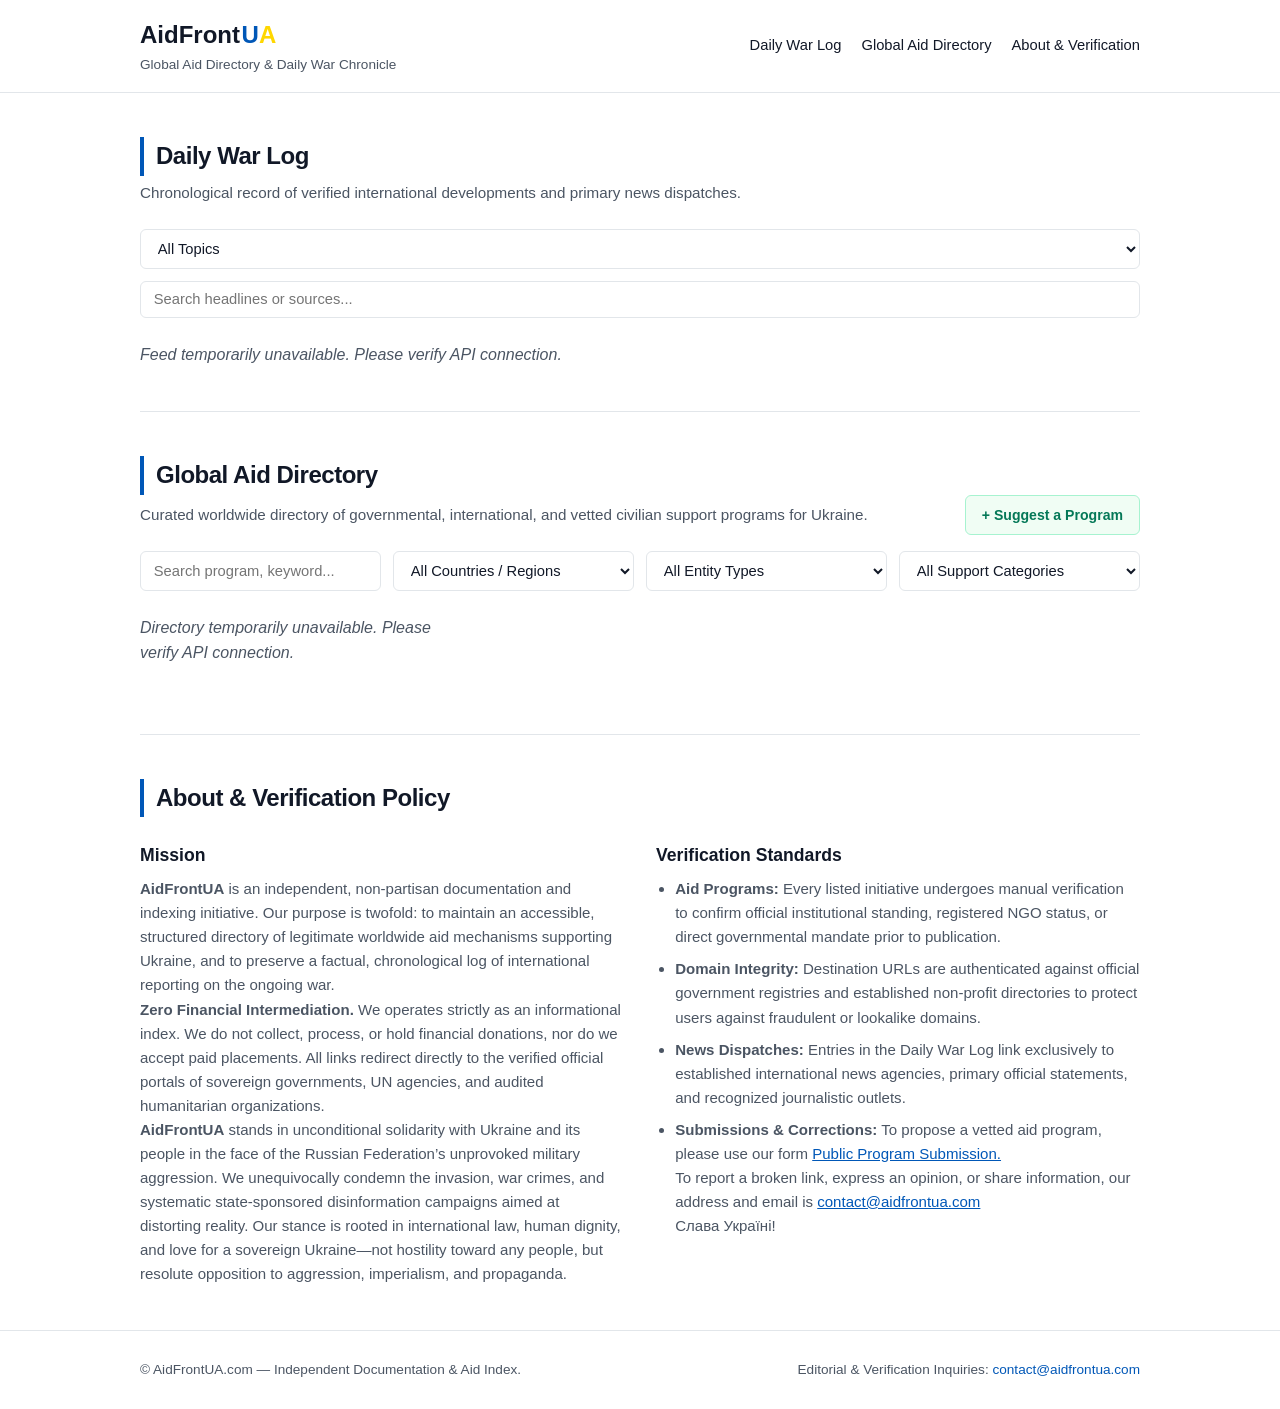
==== index.html @ 12a3f743 "Revise 'Submissions & Corrections' in index.html Updated the 'Submissions & Corrections' section for" ====
<!DOCTYPE html>
<html lang="en">
<head>

  <meta charset="UTF-8" />
<meta name="viewport" content="width=device-width, initial-scale=1.0" />

<!-- SEO Primário -->
<title>AidFrontUA — Global Aid Directory & Daily War Chronicle</title>
<meta name="description" content="Independent global directory of governmental and civilian aid programs for Ukraine, paired with a verified daily international news chronicle." />
<meta name="robots" content="index, follow" />
<link rel="canonical" href="https://www.aidfrontua.com/" />
<link rel="stylesheet" href="style.css" />

<!-- Favicon SVG Embutido (Escudo Azul e Amarelo) -->
<link rel="icon" type="image/svg+xml" href="data:image/svg+xml,%3Csvg xmlns='http://www.w3.org/2000/svg' viewBox='0 0 64 64'%3E%3Cdefs%3E%3CclipPath id='shield'%3E%3Cpath d='M32 4 L56 14 V32 C56 47 45.5 56.5 32 60 C18.5 56.5 8 47 8 32 V14 Z'/%3E%3C/clipPath%3E%3C/defs%3E%3Cg clip-path='url(%23shield)'%3E%3Crect width='64' height='32' fill='%230057B7'/%3E%3Crect y='32' width='64' height='32' fill='%23FFD700'/%3E%3C/g%3E%3Cpath d='M32 4 L56 14 V32 C56 47 45.5 56.5 32 60 C18.5 56.5 8 47 8 32 V14 Z' fill='none' stroke='%23ffffff' stroke-width='2' stroke-opacity='0.3'/%3E%3C/svg%3E" />

<!-- Open Graph / Facebook / LinkedIn / WhatsApp -->
<meta property="og:type" content="website" />
<meta property="og:site_name" content="AidFrontUA" />
<meta property="og:url" content="https://www.aidfrontua.com/" />
<meta property="og:title" content="AidFrontUA — Global Humanitarian & Reconstruction Aid for Ukraine" />
<meta property="og:description" content="Explore verified humanitarian programs, official government platforms, and trusted international NGOs supporting Ukraine." />
<!-- Descomentar quando adicionares a imagem de preview (1200x630px) ao repositório: -->
<!-- <meta property="og:image" content="https://www.aidfrontua.com/og-preview.png" /> -->

<!-- Twitter / X -->
<meta name="twitter:card" content="summary_large_image" />
<meta name="twitter:url" content="https://www.aidfrontua.com/" />
<meta name="twitter:title" content="AidFrontUA — Global Humanitarian Aid Directory for Ukraine" />
<meta name="twitter:description" content="Verified global directory of humanitarian aid, medical support, and reconstruction initiatives for Ukraine." />
<!-- <meta name="twitter:image" content="https://www.aidfrontua.com/og-preview.png" /> -->
</head>
<body>

  <header class="site-header">
    <div class="container header-inner">
      <div class="brand">
        <!-- <a href="#top" class="logo">AidFront<span>UA</span></a> -->
        <a href="#" class="brand-logo">
  AidFront<span class="ua-badge"><span class="u-letter">U</span><span class="a-letter">A</span></span>
</a>
        <p class="tagline">Global Aid Directory &amp; Daily War Chronicle</p>
      </div>
      <nav class="main-nav" aria-label="Primary Navigation">
        <a href="#war-log">Daily War Log</a>
        <a href="#aid-directory">Global Aid Directory</a>
        <a href="#about">About &amp; Verification</a>
      </nav>
    </div>
  </header>

  <main id="top" class="container">

    <!-- PILLAR 1: DAILY WAR LOG -->
    <section id="war-log" class="section">
      <div class="section-header">
        <h2>Daily War Log</h2>
        <p class="section-subtitle">Chronological record of verified international developments and primary news dispatches.</p>
      </div>

      <div class="controls">
        <select id="log-topic-filter" aria-label="Filter news by topic">
          <option value="ALL">All Topics</option>
        </select>
        <input type="search" id="log-search" placeholder="Search headlines or sources..." aria-label="Search war log" />
      </div>

      <div id="war-log-list" class="log-list">
        <p class="status-msg">Loading verified dispatches...</p>
      </div>
    </section>

    <hr class="divider" />

    <!-- PILLAR 2: GLOBAL AID DIRECTORY -->
    <section id="aid-directory" class="section">
      <div class="section-header">
        <h2>Global Aid Directory</h2>
        <!-- <p class="section-subtitle">Curated worldwide directory of governmental, international, and vetted civilian support programs for Ukraine.</p>
      </div> -->

      <div class="directory-actions" style="display: flex; justify-content: space-between; align-items: center; margin-bottom: 1rem; flex-wrap: wrap; gap: 1rem;">
  <p class="section-subtitle" style="margin: 0;">Curated worldwide directory of governmental, international, and vetted civilian support programs for Ukraine.</p>
  
  <!-- Botão que abre o formulário público do Baserow noutra aba -->
  <a href="https://chk.me/7yKWP1e" target="_blank" rel="noopener noreferrer" class="btn-suggest">
    + Suggest a Program
  </a>
</div>

      <div class="controls controls-grid">
        <input type="search" id="aid-search" placeholder="Search program, keyword..." aria-label="Search aid directory" />
        <select id="aid-country-filter" aria-label="Filter by country or region">
          <option value="ALL">All Countries / Regions</option>
        </select>
        <select id="aid-entity-filter" aria-label="Filter by entity type">
          <option value="ALL">All Entity Types</option>
        </select>
        <select id="aid-category-filter" aria-label="Filter by support category">
          <option value="ALL">All Support Categories</option>
        </select>
      </div>

      <div id="aid-directory-grid" class="aid-grid">
        <p class="status-msg">Loading vetted aid programs...</p>
      </div>
    </section>

    <hr class="divider" />

    <!-- PILLAR 3: ABOUT & VERIFICATION POLICY -->
    
    <section id="about" class="section about-section">
      <div class="section-header">
        <h2>About &amp; Verification Policy</h2>
      </div>
      <div class="about-grid">
        <div>
          <h3>Mission</h3>
          <p>
            <strong>AidFrontUA</strong> is an independent, non-partisan documentation and indexing initiative. Our purpose is twofold: to maintain an accessible, structured directory of legitimate worldwide aid mechanisms supporting Ukraine, and to preserve a factual, chronological log of international reporting on the ongoing war.
          </p>
          <p>
            <strong>Zero Financial Intermediation.</strong> We operates strictly as an informational index. We do not collect, process, 
          or hold financial donations, nor do we accept paid placements. All links redirect directly to the 
          verified official portals of sovereign governments, UN agencies, and audited humanitarian organizations.
          </p>
          <p>
  <strong>AidFrontUA</strong> stands in unconditional solidarity with Ukraine and its people in the face of the Russian Federation’s unprovoked military aggression. We unequivocally condemn the invasion, war crimes, and systematic state-sponsored disinformation campaigns aimed at distorting reality. Our stance is rooted in international law, human dignity, and love for a sovereign Ukraine—not hostility toward any people, but resolute opposition to aggression, imperialism, and propaganda.
</p>
        </div>
        <div>
          <h3>Verification Standards</h3>
          <ul>
            <li><strong>Aid Programs:</strong> Every listed initiative undergoes manual verification to confirm 
            official institutional standing, registered NGO status, or direct governmental mandate prior to publication.</li>
            <li><strong>Domain Integrity:</strong> Destination URLs are authenticated against official government 
            registries and established non-profit directories to protect users against fraudulent or lookalike domains.</li>           
            <li><strong>News Dispatches:</strong> Entries in the Daily War Log link exclusively to established 
            international news agencies, primary official statements, and recognized journalistic outlets.</li>
            <li><strong>Submissions &amp; Corrections:</strong> To propose a vetted aid program, please use our form <a href="https://chk.me/7yKWP1e" target="_blank" rel="noopener noreferrer"> Public Program Submission. </a><br>To report a broken link, express an opinion, or share information, our address and email is <a href="mailto:contact@aidfrontua.com">contact@aidfrontua.com</a><br>Слава Україні!</li>
          </ul>
        </div>
      </div>
    </section>

  </main>

  <footer class="site-footer">
    <div class="container footer-inner">
      <p>&copy; <span id="year"></span> AidFrontUA.com — Independent Documentation &amp; Aid Index.</p>
      <p>Editorial &amp; Verification Inquiries: <a href="mailto:contact@aidfrontua.com">contact@aidfrontua.com</a></p>
    </div>
  </footer>

  <script src="app.js"></script>
</body>
</html>
---- style.css ----
:root {
  --bg: #ffffff;
  --surface: #f8f9fa;
  --border: #e2e6ea;
  --text: #111827;
  --muted: #4b5563;
  --accent: #0057b7;      /* Ukrainian Blue */
  --accent-gold: #ffd700; /* Subtle Ukrainian Gold */
  --radius: 6px;
  --max-width: 1040px;
}

* {
  box-sizing: border-box;
  margin: 0;
  padding: 0;
}

body {
  font-family: -apple-system, BlinkMacSystemFont, "Segoe UI", Roboto, Inter, Helvetica, Arial, sans-serif;
  background-color: var(--bg);
  color: var(--text);
  line-height: 1.6;
  -webkit-font-smoothing: antialiased;
}

.container {
  max-width: var(--max-width);
  margin: 0 auto;
  padding: 0 1.25rem;
}

/* Header */
.site-header {
  border-bottom: 1px solid var(--border);
  background: var(--bg);
  position: sticky;
  top: 0;
  z-index: 10;
}

.header-inner {
  display: flex;
  justify-content: space-between;
  align-items: center;
  padding: 1rem 1.25rem;
  gap: 1rem;
  flex-wrap: wrap;
}

.logo {
  font-size: 1.4rem;
  font-weight: 800;
  letter-spacing: -0.03em;
  text-decoration: none;
  color: var(--text);
}

.logo span {
  color: var(--accent);
}

.tagline {
  font-size: 0.85rem;
  color: var(--muted);
}

.main-nav {
  display: flex;
  gap: 1.25rem;
}

.main-nav a {
  text-decoration: none;
  color: var(--text);
  font-size: 0.92rem;
  font-weight: 500;
}

.main-nav a:hover {
  color: var(--accent);
}

/* Sections */
.section {
  padding: 2.75rem 0;
}

.section-header {
  margin-bottom: 1.5rem;
}

.section-header h2 {
  font-size: 1.5rem;
  font-weight: 700;
  letter-spacing: -0.02em;
  border-left: 4px solid var(--accent);
  padding-left: 0.75rem;
}

.section-subtitle {
  color: var(--muted);
  font-size: 0.95rem;
  margin-top: 0.35rem;
}

.divider {
  border: 0;
  border-top: 1px solid var(--border);
}

/* Controls & Filters */
.controls {
  display: flex;
  gap: 0.75rem;
  margin-bottom: 1.5rem;
  flex-wrap: wrap;
}

.controls-grid {
  display: grid;
  grid-template-columns: repeat(auto-fit, minmax(210px, 1fr));
}

input[type="search"],
select {
  width: 100%;
  padding: 0.6rem 0.8rem;
  font-size: 0.92rem;
  border: 1px solid var(--border);
  border-radius: var(--radius);
  background: var(--bg);
  color: var(--text);
}

input[type="search"]:focus,
select:focus {
  outline: 2px solid var(--accent);
  border-color: transparent;
}

/* War Log Timeline */
.log-list {
  display: flex;
  flex-direction: column;
  gap: 1rem;
}

.log-item {
  border: 1px solid var(--border);
  border-radius: var(--radius);
  padding: 1.15rem 1.25rem;
  background: var(--bg);
}

.log-meta {
  display: flex;
  gap: 0.75rem;
  align-items: center;
  font-size: 0.82rem;
  color: var(--muted);
  margin-bottom: 0.4rem;
  flex-wrap: wrap;
}

.badge {
  background: var(--surface);
  border: 1px solid var(--border);
  padding: 0.15rem 0.55rem;
  border-radius: 999px;
  font-size: 0.78rem;
  font-weight: 600;
  color: var(--text);
}

.log-item h3 {
  font-size: 1.08rem;
  margin-bottom: 0.4rem;
}

.log-item h3 a {
  color: var(--text);
  text-decoration: none;
}

.log-item h3 a:hover {
  color: var(--accent);
  text-decoration: underline;
}

.log-summary {
  font-size: 0.93rem;
  color: var(--muted);
  margin-bottom: 0.55rem;
}

.source-link {
  font-size: 0.85rem;
  font-weight: 600;
  color: var(--accent);
  text-decoration: none;
}

.source-link:hover {
  text-decoration: underline;
}

/* Aid Directory Grid */
.aid-grid {
  display: grid;
  grid-template-columns: repeat(auto-fill, minmax(300px, 1fr));
  gap: 1.15rem;
}

.aid-card {
  border: 1px solid var(--border);
  border-radius: var(--radius);
  padding: 1.25rem;
  display: flex;
  flex-direction: column;
  justify-content: space-between;
  background: var(--surface);
}

.aid-tags {
  display: flex;
  gap: 0.4rem;
  flex-wrap: wrap;
  margin-bottom: 0.65rem;
}

.aid-card h3 {
  font-size: 1.08rem;
  margin-bottom: 0.45rem;
}

.aid-card p {
  font-size: 0.9rem;
  color: var(--muted);
  margin-bottom: 1rem;
}

.aid-btn {
  display: inline-block;
  text-align: center;
  padding: 0.5rem 0.9rem;
  background: var(--accent);
  color: #ffffff;
  text-decoration: none;
  font-size: 0.88rem;
  font-weight: 600;
  border-radius: var(--radius);
}

.aid-btn:hover {
  opacity: 0.92;
}

/* About Section */
.about-grid {
  display: grid;
  grid-template-columns: repeat(auto-fit, minmax(280px, 1fr));
  gap: 2rem;
}

.about-grid h3 {
  font-size: 1.1rem;
  margin-bottom: 0.5rem;
}

.about-grid p,
.about-grid li {
  font-size: 0.94rem;
  color: var(--muted);
}

.about-grid ul {
  padding-left: 1.2rem;
  display: flex;
  flex-direction: column;
  gap: 0.5rem;
}

.about-grid a {
  color: var(--accent);
}

/* Footer */
.site-footer {
  border-top: 1px solid var(--border);
  padding: 1.75rem 0;
  font-size: 0.85rem;
  color: var(--muted);
}

.footer-inner {
  display: flex;
  justify-content: space-between;
  flex-wrap: wrap;
  gap: 0.75rem;
}

.site-footer a {
  color: var(--accent);
  text-decoration: none;
}

.status-msg {
  color: var(--muted);
  font-style: italic;
}

.card-footer-trust {
  display: flex;
  flex-direction: column; /* Empilha o selo em cima e o botão em baixo */
  gap: 0.75rem;
  margin-top: auto;
  padding-top: 1rem;
  border-top: 1px solid #e5e7eb;
}

.verified-domain-wrapper {
  display: flex;
  align-items: center;
}

.verified-domain-badge {
  display: inline-flex;
  align-items: center;
  gap: 0.4rem;
  font-size: 0.78rem;
  font-weight: 500;
  color: #065f46;
  background-color: #ecfdf5;
  border: 1px solid #a7f3d0;
  padding: 0.2rem 0.6rem;
  border-radius: 4px;
  width: 100%; /* Ocupa a largura do cartão de forma harmoniosa */
  box-sizing: border-box;
}

.verified-domain-badge svg {
  flex-shrink: 0;
  color: #059669;
}

.aid-btn {
  display: block;
  width: 100%; /* Faz o botão esticar a 100% como tinhas originalmente */
  text-align: center;
  /* (mantém as restantes propriedades de cores/padding que já tinhas para o botão) */
}

.btn-visit {
  display: inline-flex;
  align-items: center;
  font-size: 0.85rem;
  font-weight: 600;
  color: #0057B7;
  text-decoration: none;
  white-space: nowrap;
}

.btn-visit:hover {
  text-decoration: underline;
}

.load-more-btn {
  background-color: #f3f4f6;
  color: #1f2937;
  border: 1px solid #d1d5db;
  padding: 0.65rem 1.5rem;
  font-size: 0.9rem;
  font-weight: 600;
  border-radius: 6px;
  cursor: pointer;
  transition: background-color 0.2s ease, border-color 0.2s ease;
}

.load-more-btn:hover {
  background-color: #e5e7eb;
  border-color: #9ca3af;
}

.brand-logo {
  font-size: 1.5rem;
  font-weight: 700;
  color: #111827; /* Cor escura para "AidFront" */
  text-decoration: none;
  display: flex;
  align-items: baseline;
  gap: 0.1rem;
}

.ua-badge {
  display: inline-flex;
}

.u-letter {
  color: #0057B7; /* Azul oficial da bandeira da Ucrânia */
}

.a-letter {
  color: #FFD700; /* Amarelo oficial da bandeira da Ucrânia (podes usar também #FFCC00 para um tom ligeiramente mais quente) */
  /* Dica opcional: se o amarelo ficar muito claro sobre fundo branco, podes adicionar uma subtil sombra ou usar um amarelo ocre equilibrado como #E6C200 se preferires legibilidade máxima */
}

.btn-suggest {
  display: inline-flex;
  align-items: center;
  background-color: #f0fdf4;
  color: #047857;
  border: 1px solid #a7f3d0;
  padding: 0.5rem 1rem;
  font-size: 0.88rem;
  font-weight: 600;
  border-radius: 6px;
  text-decoration: none;
  transition: background-color 0.2s ease, border-color 0.2s ease;
  white-space: nowrap;
}

.btn-suggest:hover {
  background-color: #d1fae5;
  border-color: #34d399;
}
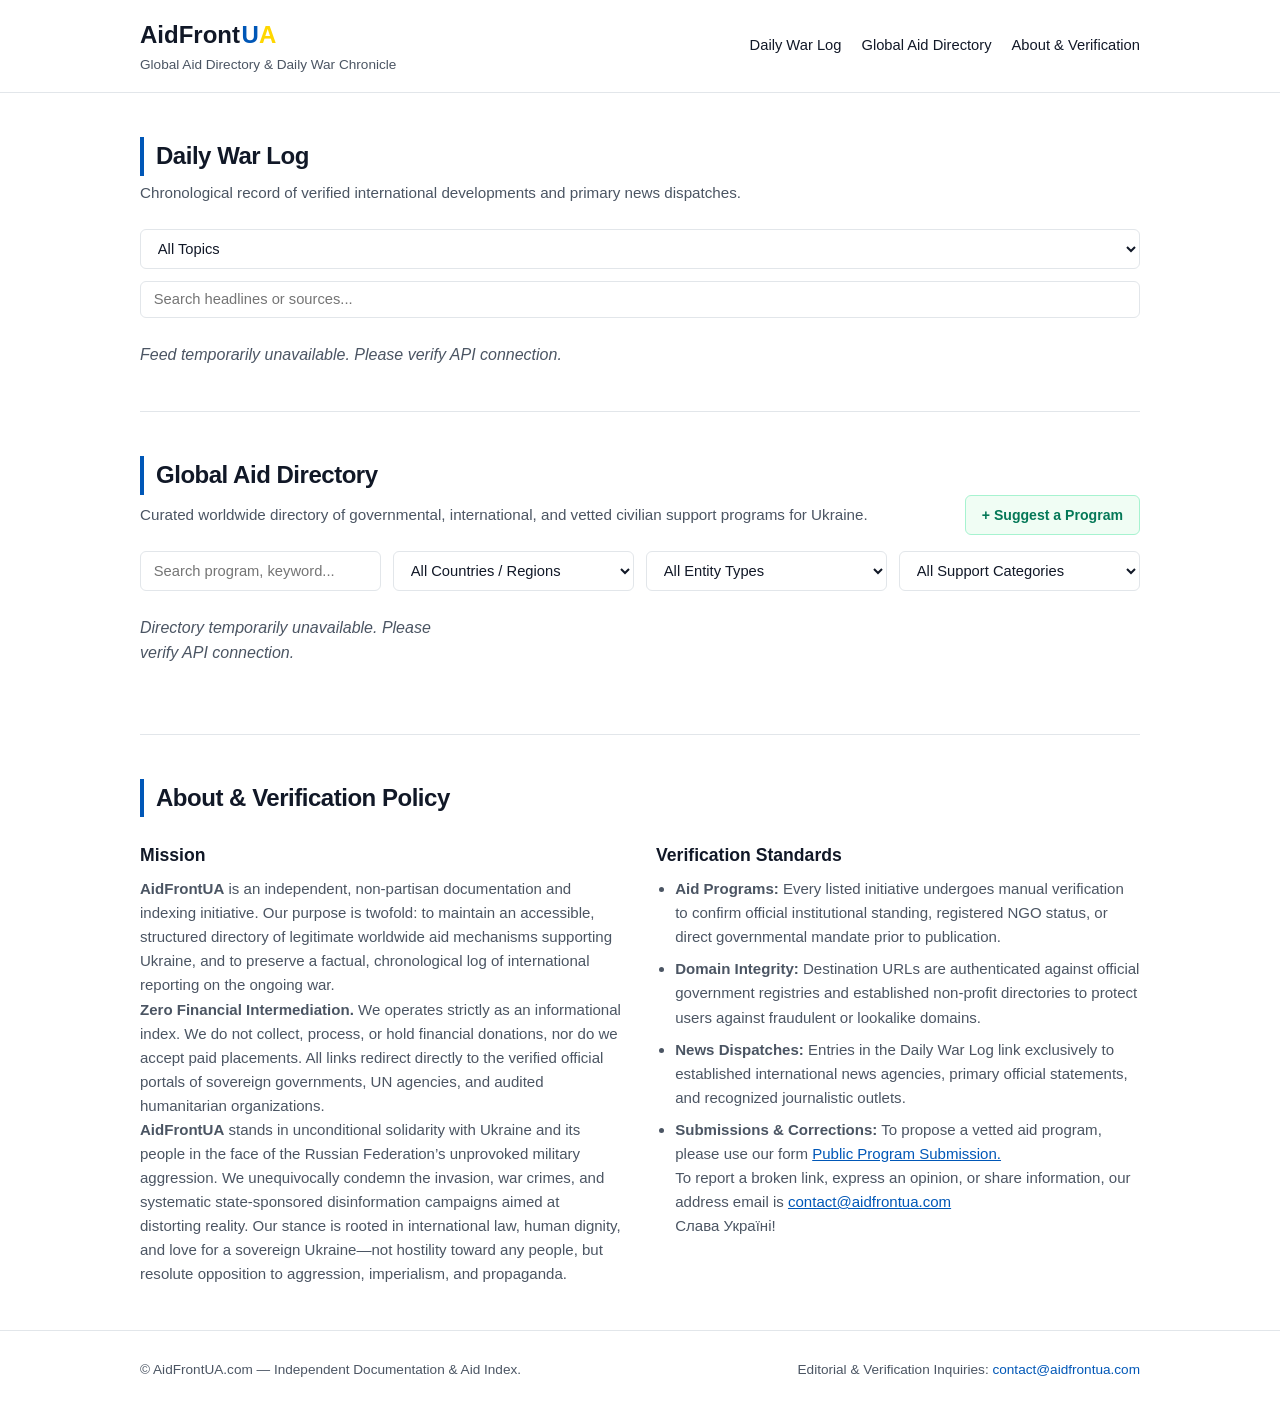
==== commit b7e2bac7: "Correct email formatting in submissions section Fixed the email address formatting in the submission" ====
--- a/index.html
+++ b/index.html
@@ -139,7 +139,7 @@
             registries and established non-profit directories to protect users against fraudulent or lookalike domains.</li>           
             <li><strong>News Dispatches:</strong> Entries in the Daily War Log link exclusively to established 
             international news agencies, primary official statements, and recognized journalistic outlets.</li>
-            <li><strong>Submissions &amp; Corrections:</strong> To propose a vetted aid program, please use our form <a href="https://chk.me/7yKWP1e" target="_blank" rel="noopener noreferrer"> Public Program Submission. </a><br>To report a broken link, express an opinion, or share information, our address and email is <a href="mailto:contact@aidfrontua.com">contact@aidfrontua.com</a><br>Слава Україні!</li>
+            <li><strong>Submissions &amp; Corrections:</strong> To propose a vetted aid program, please use our form <a href="https://chk.me/7yKWP1e" target="_blank" rel="noopener noreferrer"> Public Program Submission. </a><br>To report a broken link, express an opinion, or share information, our address email is <a href="mailto:contact@aidfrontua.com">contact@aidfrontua.com</a><br>Слава Україні!</li>
           </ul>
         </div>
       </div>
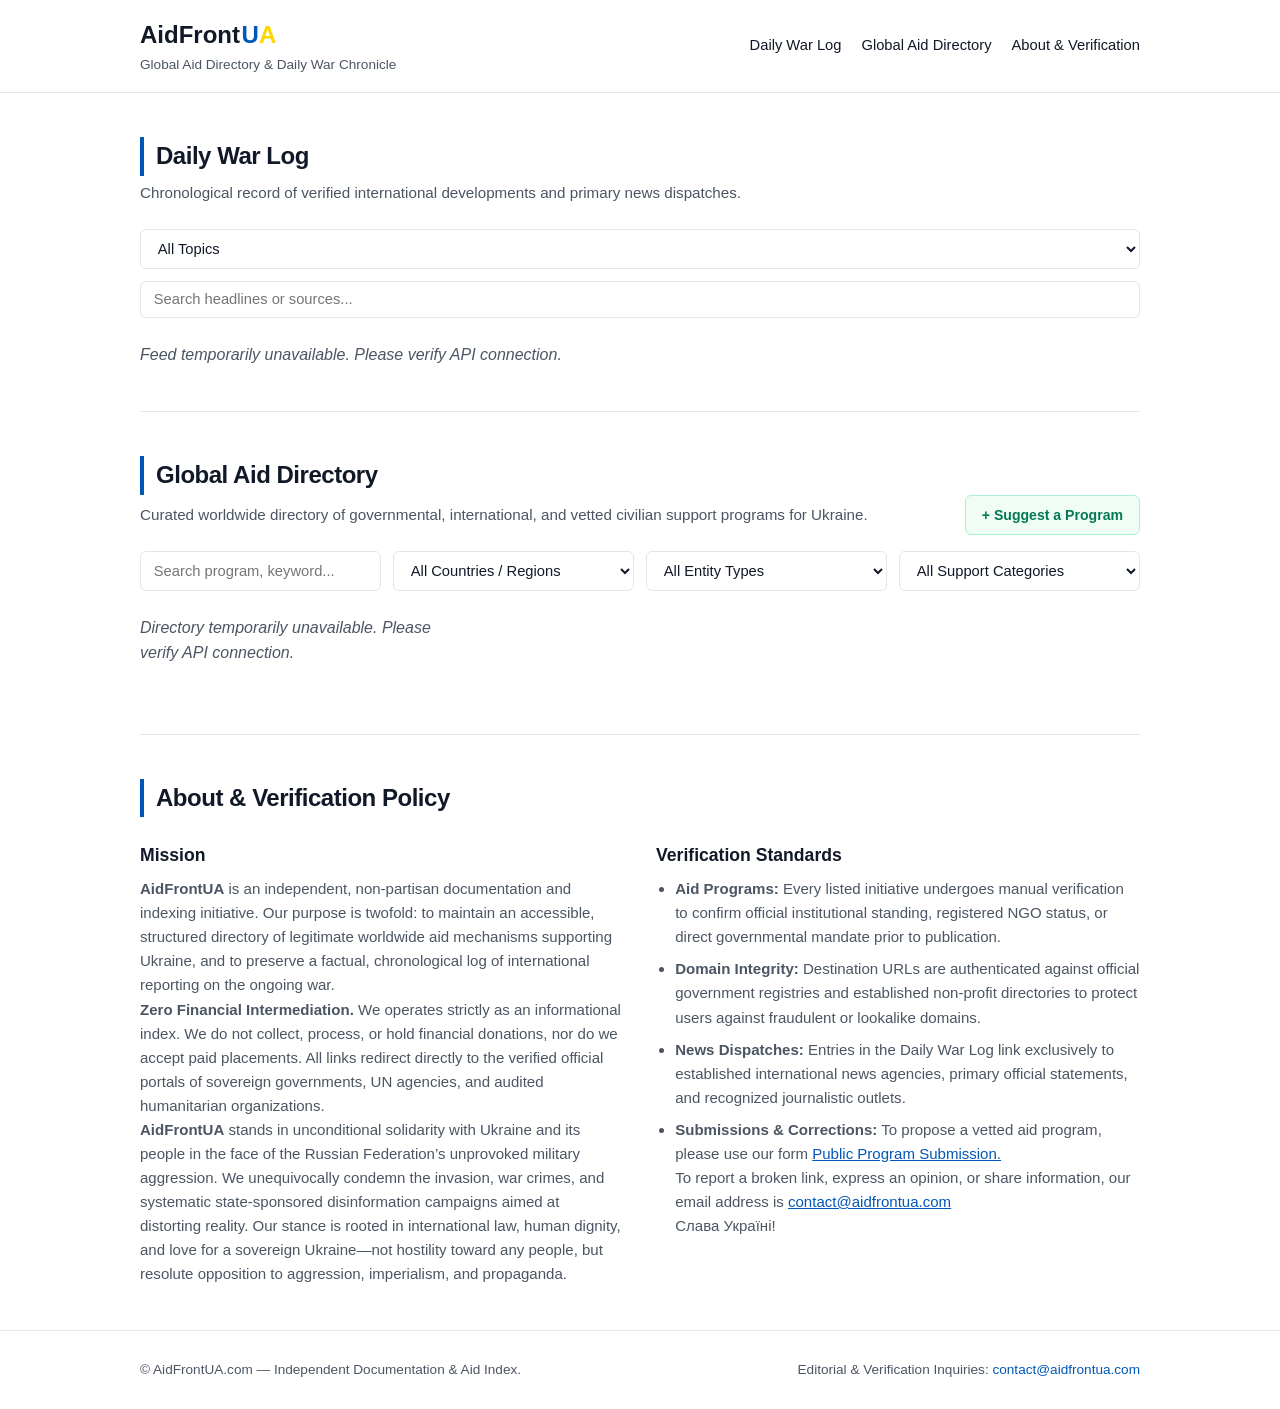
==== commit addb7d93: "Revise email address wording in submissions section Updated the email address description for submis" ====
--- a/index.html
+++ b/index.html
@@ -139,7 +139,7 @@
             registries and established non-profit directories to protect users against fraudulent or lookalike domains.</li>           
             <li><strong>News Dispatches:</strong> Entries in the Daily War Log link exclusively to established 
             international news agencies, primary official statements, and recognized journalistic outlets.</li>
-            <li><strong>Submissions &amp; Corrections:</strong> To propose a vetted aid program, please use our form <a href="https://chk.me/7yKWP1e" target="_blank" rel="noopener noreferrer"> Public Program Submission. </a><br>To report a broken link, express an opinion, or share information, our address email is <a href="mailto:contact@aidfrontua.com">contact@aidfrontua.com</a><br>Слава Україні!</li>
+            <li><strong>Submissions &amp; Corrections:</strong> To propose a vetted aid program, please use our form <a href="https://chk.me/7yKWP1e" target="_blank" rel="noopener noreferrer"> Public Program Submission. </a><br>To report a broken link, express an opinion, or share information, our email address is <a href="mailto:contact@aidfrontua.com">contact@aidfrontua.com</a><br>Слава Україні!</li>
           </ul>
         </div>
       </div>
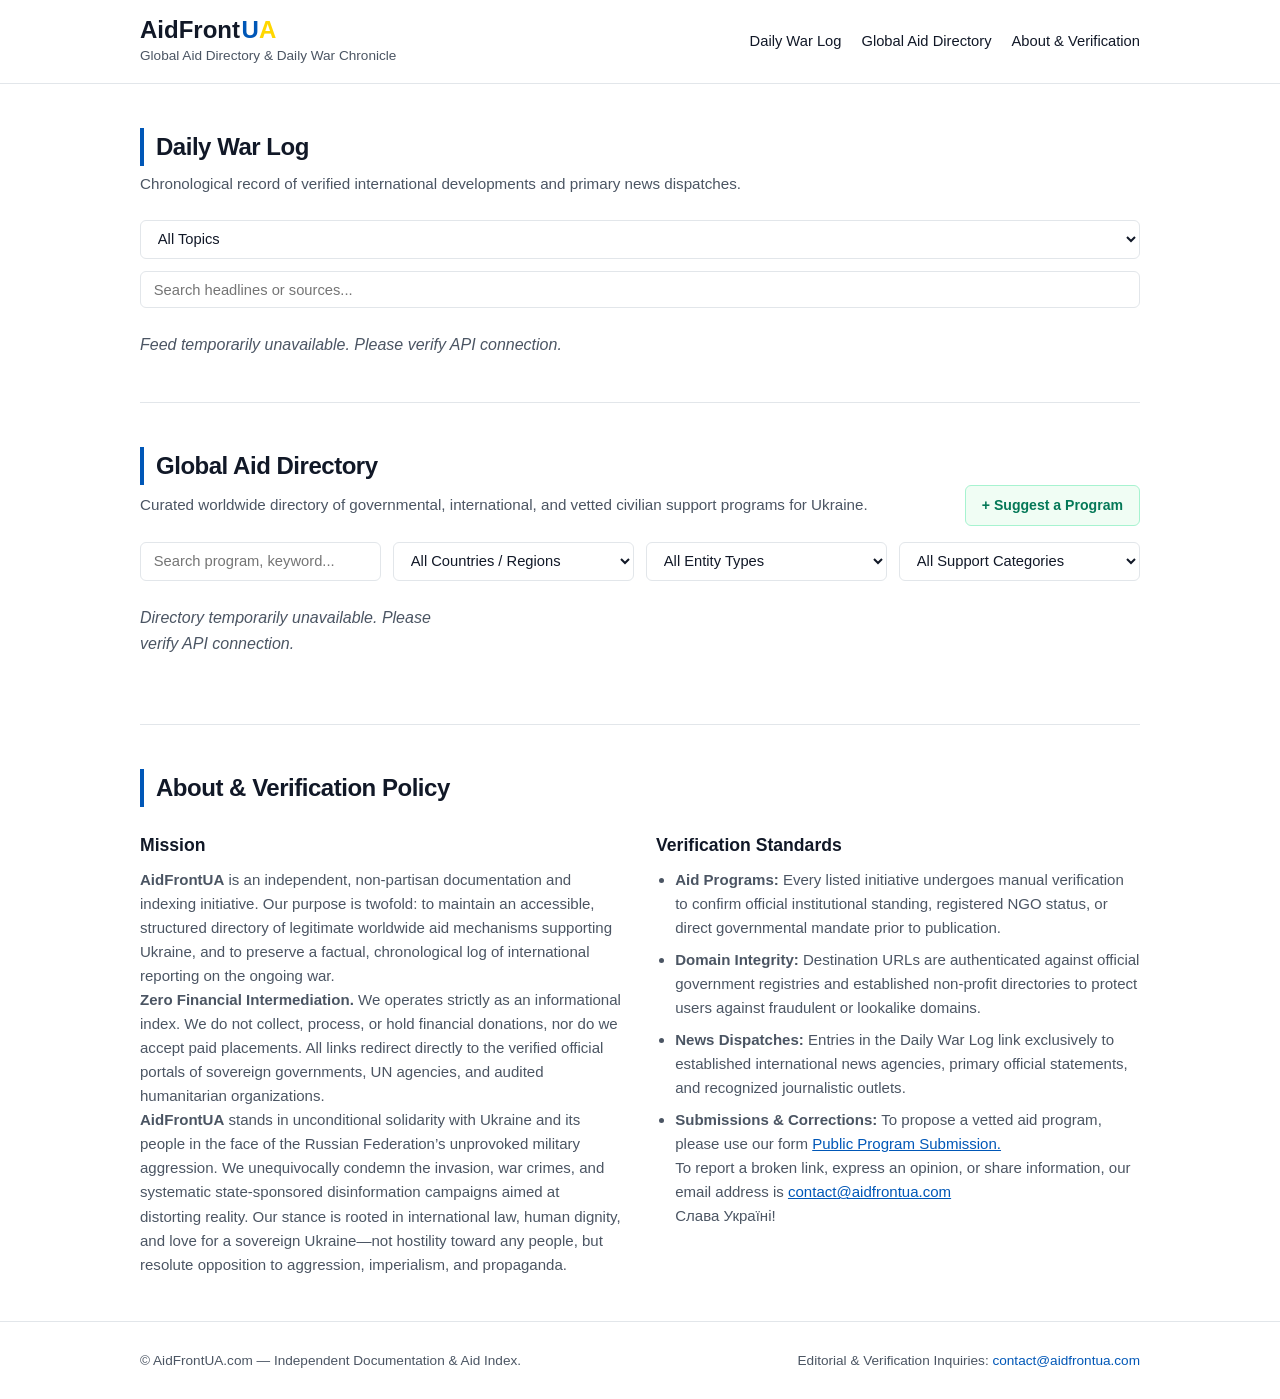
==== commit 57196aec: "Update canonical and Open Graph meta tags" ====
--- a/index.html
+++ b/index.html
@@ -9,26 +9,30 @@
 <title>AidFrontUA — Global Aid Directory & Daily War Chronicle</title>
 <meta name="description" content="Independent global directory of governmental and civilian aid programs for Ukraine, paired with a verified daily international news chronicle." />
 <meta name="robots" content="index, follow" />
-<link rel="canonical" href="https://www.aidfrontua.com/" />
+<link rel="canonical" href="https://aidfrontua.com/" />
 <link rel="stylesheet" href="style.css" />
 
 <!-- Favicon SVG Embutido (Escudo Azul e Amarelo) -->
 <link rel="icon" type="image/svg+xml" href="data:image/svg+xml,%3Csvg xmlns='http://www.w3.org/2000/svg' viewBox='0 0 64 64'%3E%3Cdefs%3E%3CclipPath id='shield'%3E%3Cpath d='M32 4 L56 14 V32 C56 47 45.5 56.5 32 60 C18.5 56.5 8 47 8 32 V14 Z'/%3E%3C/clipPath%3E%3C/defs%3E%3Cg clip-path='url(%23shield)'%3E%3Crect width='64' height='32' fill='%230057B7'/%3E%3Crect y='32' width='64' height='32' fill='%23FFD700'/%3E%3C/g%3E%3Cpath d='M32 4 L56 14 V32 C56 47 45.5 56.5 32 60 C18.5 56.5 8 47 8 32 V14 Z' fill='none' stroke='%23ffffff' stroke-width='2' stroke-opacity='0.3'/%3E%3C/svg%3E" />
 
 <!-- Open Graph / Facebook / LinkedIn / WhatsApp -->
+<link rel="canonical" href="https://aidfrontua.com/" />
 <meta property="og:type" content="website" />
-<meta property="og:site_name" content="AidFrontUA" />
-<meta property="og:url" content="https://www.aidfrontua.com/" />
-<meta property="og:title" content="AidFrontUA — Global Humanitarian & Reconstruction Aid for Ukraine" />
-<meta property="og:description" content="Explore verified humanitarian programs, official government platforms, and trusted international NGOs supporting Ukraine." />
+<meta property="og:url" content="https://aidfrontua.com/" />
+<meta property="og:title" content="AidFrontUA – Global Aid Directory &amp; Daily War Chronicle" />
+<meta property="og:description" content="Independent global directory of governmental and civilian aid programs for Ukraine and verified daily war chronicle." />
+<meta property="og:image" content="https://aidfrontua.com/og-image.jpg" /> <!-- Confirma este nome -->
+<meta property="og:image:width" content="1200" />
+<meta property="og:image:height" content="630" />
 <!-- Descomentar quando adicionares a imagem de preview (1200x630px) ao repositório: -->
 <!-- <meta property="og:image" content="https://www.aidfrontua.com/og-preview.png" /> -->
 
 <!-- Twitter / X -->
 <meta name="twitter:card" content="summary_large_image" />
-<meta name="twitter:url" content="https://www.aidfrontua.com/" />
-<meta name="twitter:title" content="AidFrontUA — Global Humanitarian Aid Directory for Ukraine" />
-<meta name="twitter:description" content="Verified global directory of humanitarian aid, medical support, and reconstruction initiatives for Ukraine." />
+<meta name="twitter:url" content="https://aidfrontua.com/" />
+<meta name="twitter:title" content="AidFrontUA – Global Aid Directory &amp; Daily War Chronicle" />
+<meta name="twitter:description" content="Independent global directory of governmental and civilian aid programs for Ukraine and verified daily war chronicle." />
+<meta name="twitter:image" content="https://aidfrontua.com/og-image.jpg" />
 <!-- <meta name="twitter:image" content="https://www.aidfrontua.com/og-preview.png" /> -->
 </head>
 <body>
@@ -36,10 +40,12 @@
   <header class="site-header">
     <div class="container header-inner">
       <div class="brand">
+        <h1 class="brand-heading">
         <!-- <a href="#top" class="logo">AidFront<span>UA</span></a> -->
         <a href="#" class="brand-logo">
   AidFront<span class="ua-badge"><span class="u-letter">U</span><span class="a-letter">A</span></span>
 </a>
+        </h1>  
         <p class="tagline">Global Aid Directory &amp; Daily War Chronicle</p>
       </div>
       <nav class="main-nav" aria-label="Primary Navigation">
--- a/style.css
+++ b/style.css
@@ -424,3 +424,9 @@
   background-color: #d1fae5;
   border-color: #34d399;
 }
+
+.brand-heading {
+  margin: 0;
+  padding: 0;
+  line-height: 1.2;
+}
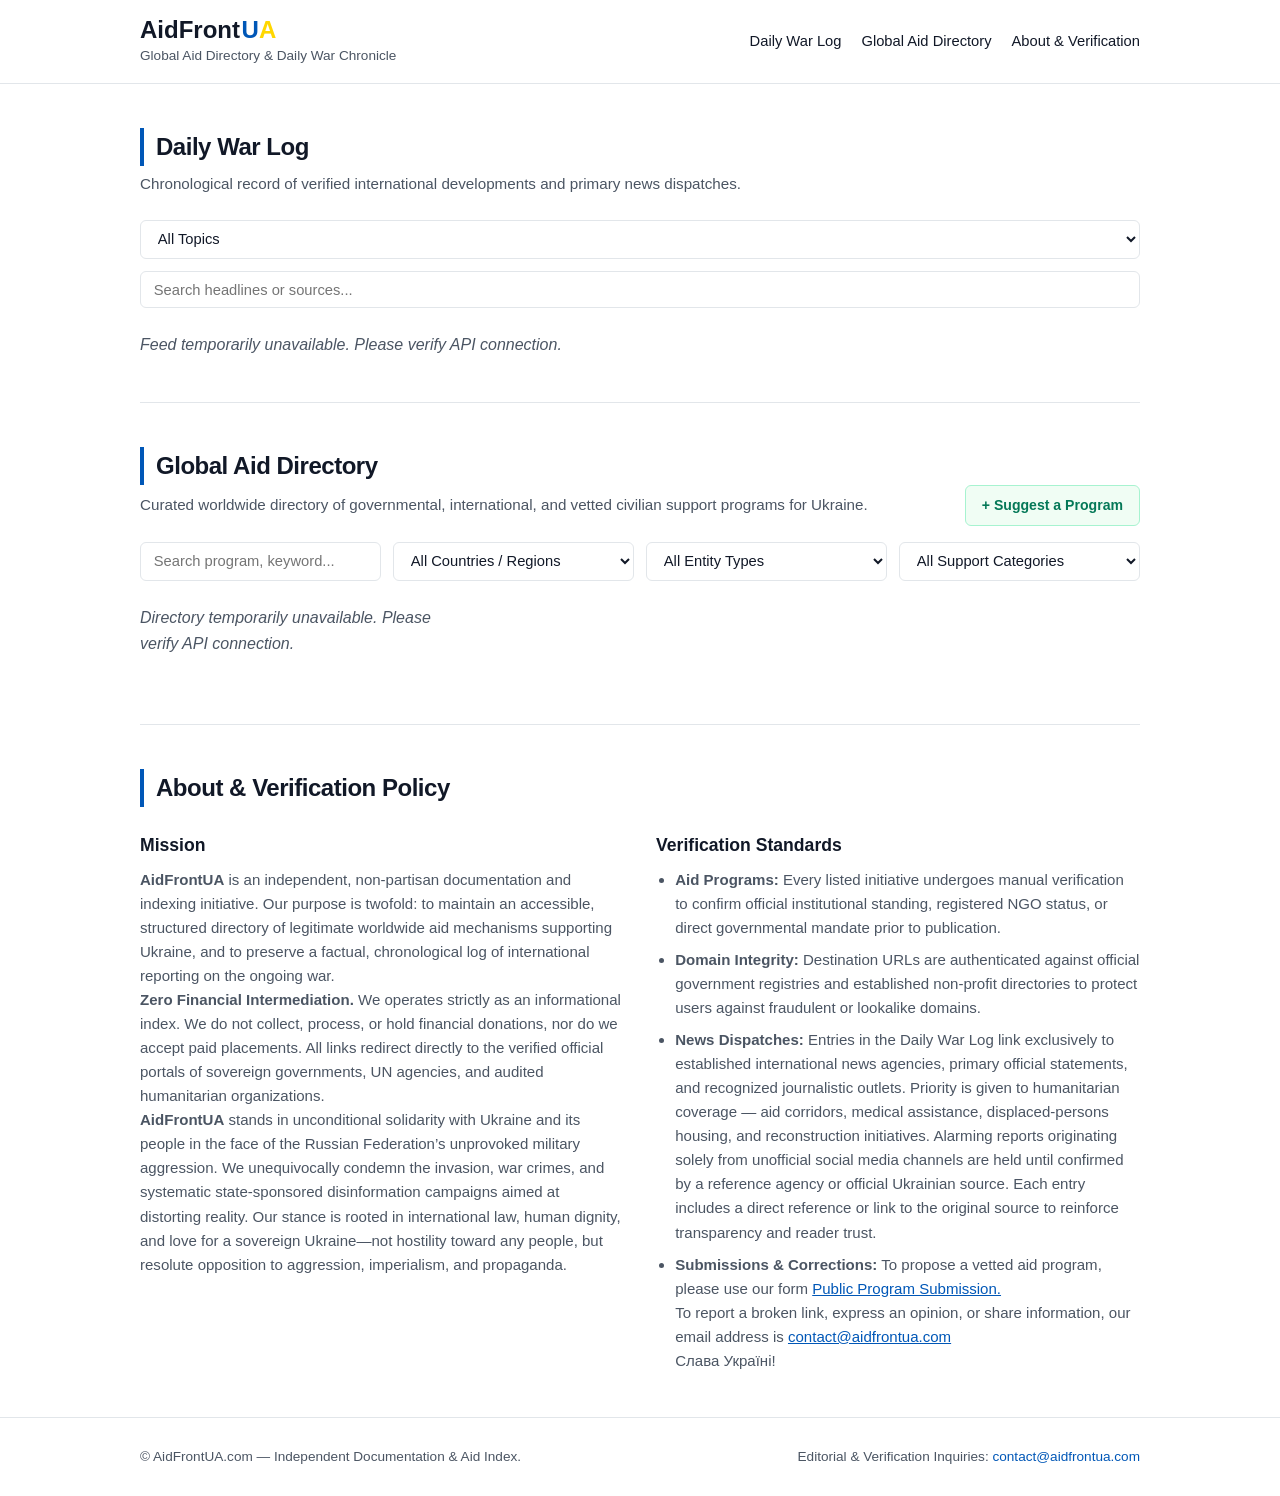
==== commit ced3bd4c: "Enhance news dispatches description for clarity Expanded the description of news dispatches in the D" ====
--- a/index.html
+++ b/index.html
@@ -143,8 +143,7 @@
             official institutional standing, registered NGO status, or direct governmental mandate prior to publication.</li>
             <li><strong>Domain Integrity:</strong> Destination URLs are authenticated against official government 
             registries and established non-profit directories to protect users against fraudulent or lookalike domains.</li>           
-            <li><strong>News Dispatches:</strong> Entries in the Daily War Log link exclusively to established 
-            international news agencies, primary official statements, and recognized journalistic outlets.</li>
+            <li><strong>News Dispatches:</strong> Entries in the Daily War Log link exclusively to established international news agencies, primary official statements, and recognized journalistic outlets. Priority is given to humanitarian coverage — aid corridors, medical assistance, displaced-persons housing, and reconstruction initiatives. Alarming reports originating solely from unofficial social media channels are held until confirmed by a reference agency or official Ukrainian source. Each entry includes a direct reference or link to the original source to reinforce transparency and reader trust.</li>
             <li><strong>Submissions &amp; Corrections:</strong> To propose a vetted aid program, please use our form <a href="https://chk.me/7yKWP1e" target="_blank" rel="noopener noreferrer"> Public Program Submission. </a><br>To report a broken link, express an opinion, or share information, our email address is <a href="mailto:contact@aidfrontua.com">contact@aidfrontua.com</a><br>Слава Україні!</li>
           </ul>
         </div>
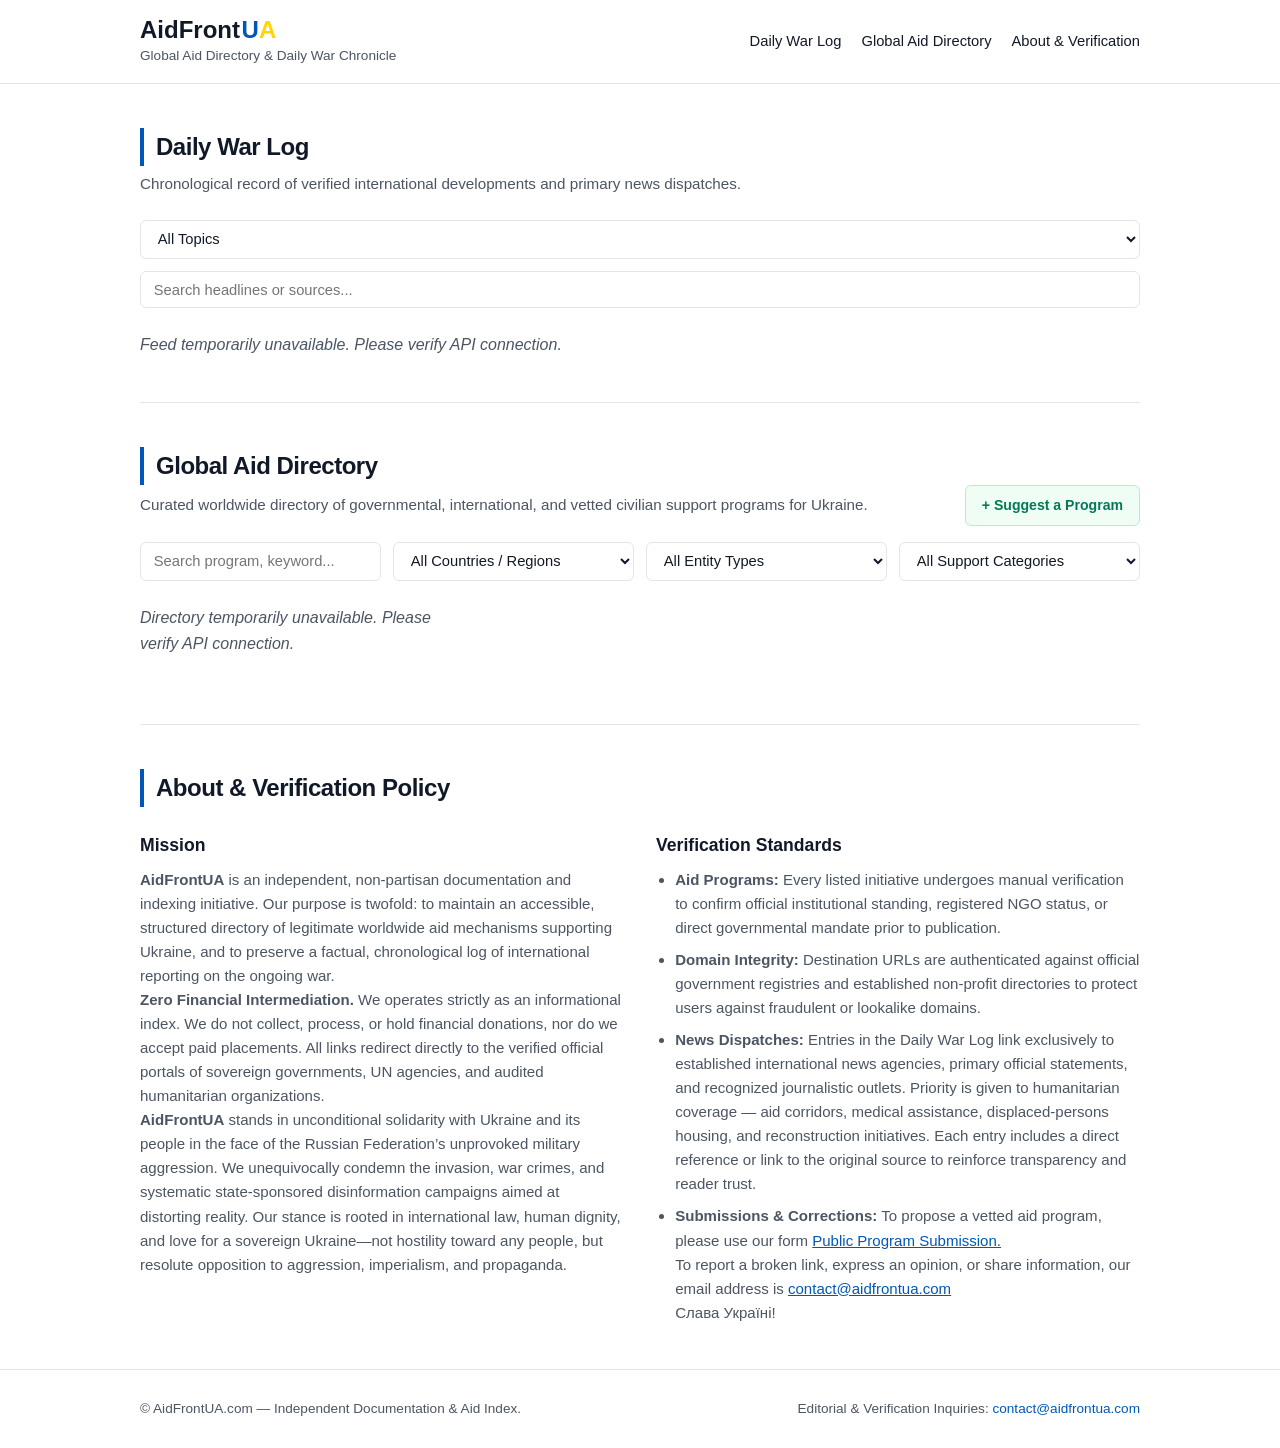
==== commit 8635fc3a: "Update News Dispatches content for clarity Removed mention of alarming reports from unofficial sourc" ====
--- a/index.html
+++ b/index.html
@@ -143,7 +143,7 @@
             official institutional standing, registered NGO status, or direct governmental mandate prior to publication.</li>
             <li><strong>Domain Integrity:</strong> Destination URLs are authenticated against official government 
             registries and established non-profit directories to protect users against fraudulent or lookalike domains.</li>           
-            <li><strong>News Dispatches:</strong> Entries in the Daily War Log link exclusively to established international news agencies, primary official statements, and recognized journalistic outlets. Priority is given to humanitarian coverage — aid corridors, medical assistance, displaced-persons housing, and reconstruction initiatives. Alarming reports originating solely from unofficial social media channels are held until confirmed by a reference agency or official Ukrainian source. Each entry includes a direct reference or link to the original source to reinforce transparency and reader trust.</li>
+            <li><strong>News Dispatches:</strong> Entries in the Daily War Log link exclusively to established international news agencies, primary official statements, and recognized journalistic outlets. Priority is given to humanitarian coverage — aid corridors, medical assistance, displaced-persons housing, and reconstruction initiatives. Each entry includes a direct reference or link to the original source to reinforce transparency and reader trust.</li>
             <li><strong>Submissions &amp; Corrections:</strong> To propose a vetted aid program, please use our form <a href="https://chk.me/7yKWP1e" target="_blank" rel="noopener noreferrer"> Public Program Submission. </a><br>To report a broken link, express an opinion, or share information, our email address is <a href="mailto:contact@aidfrontua.com">contact@aidfrontua.com</a><br>Слава Україні!</li>
           </ul>
         </div>
